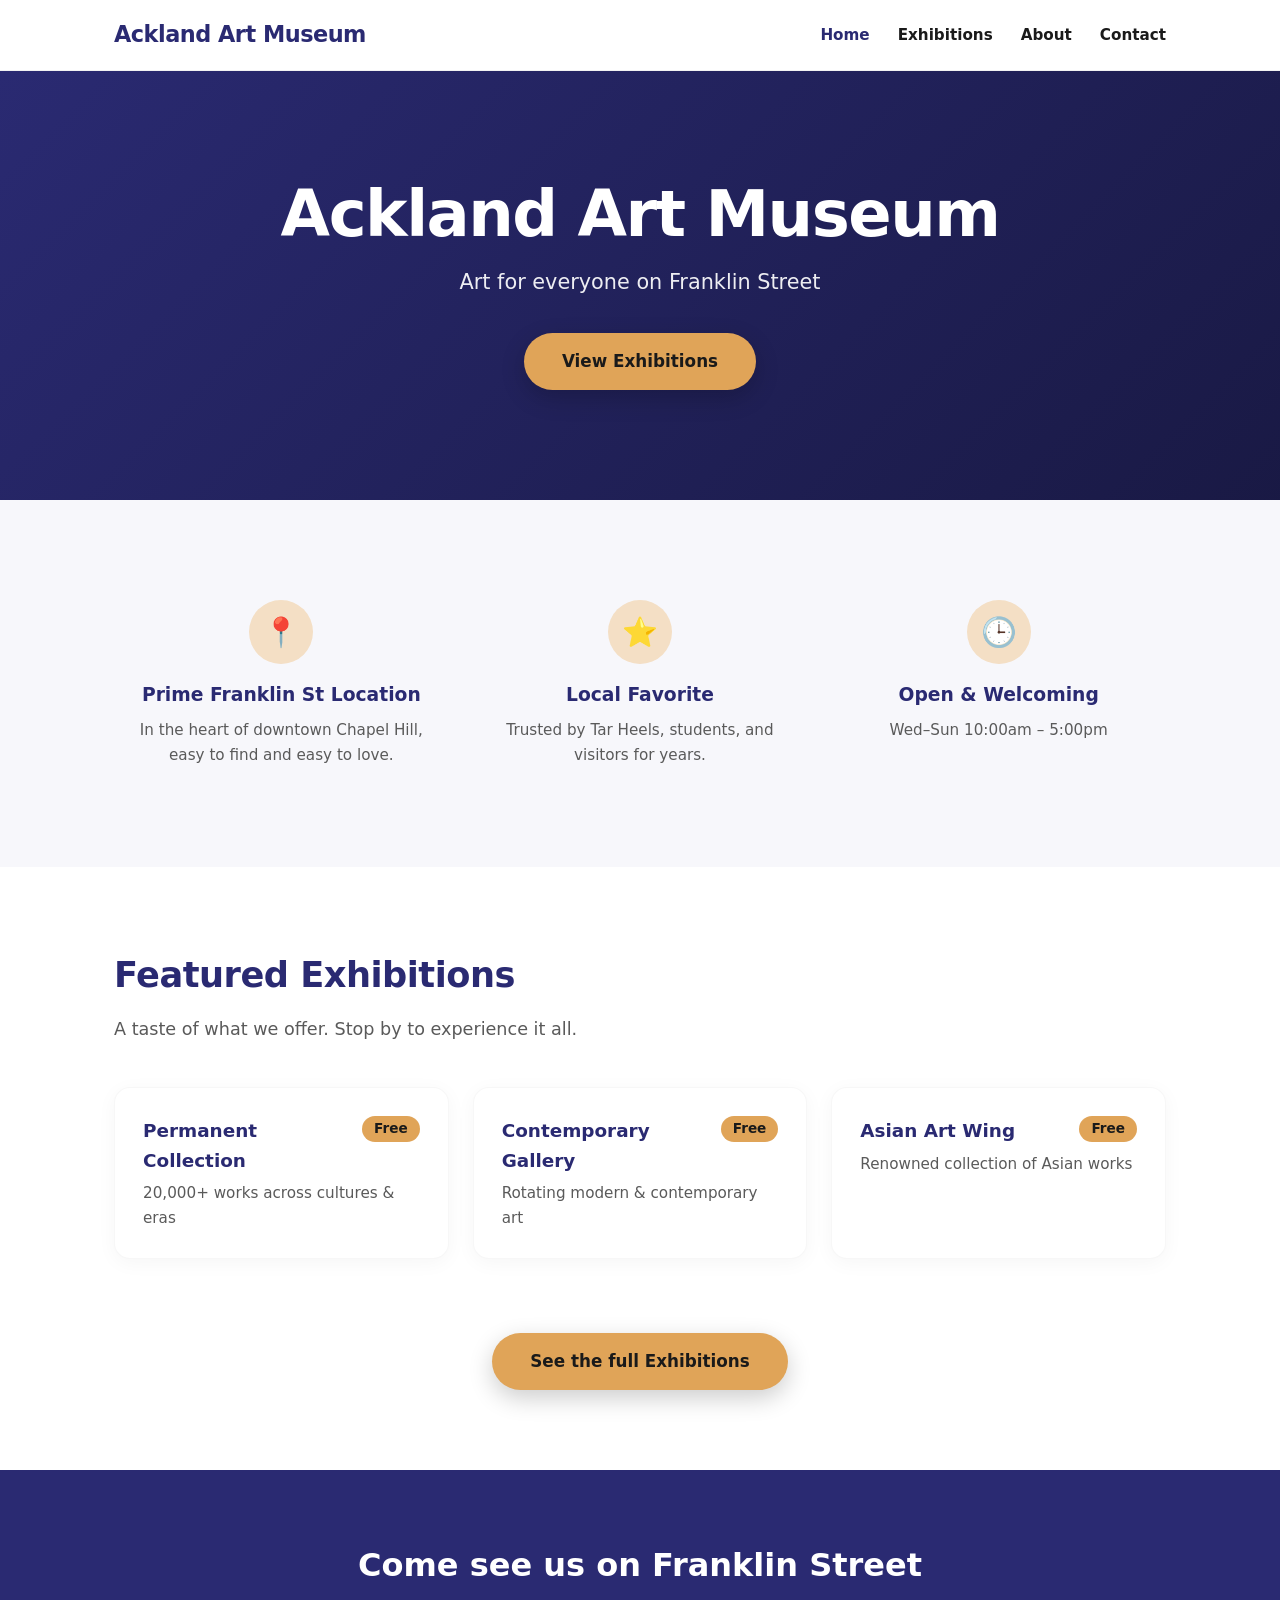
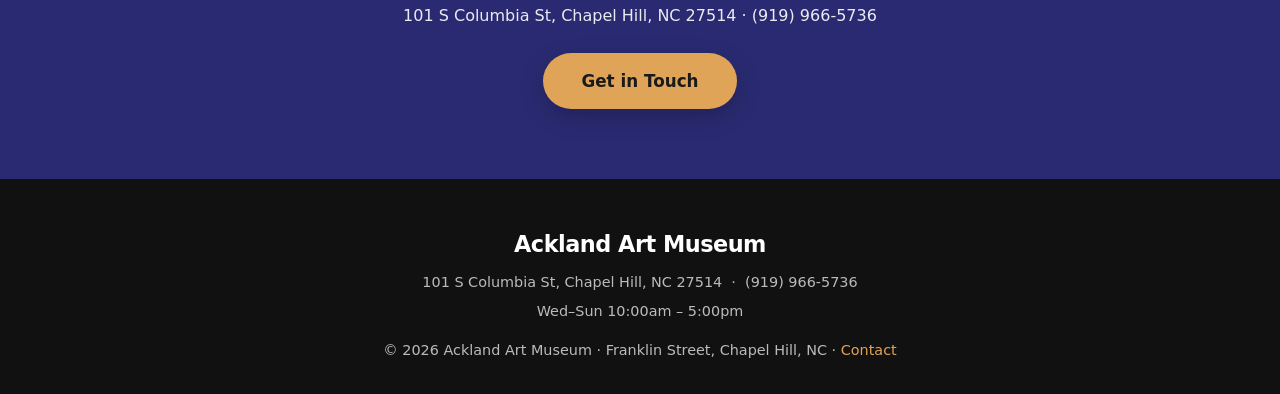
==== index.html @ b116b952 "Initial commit: ackland-art-museum website" ====
<!DOCTYPE html><html lang="en"><head>
<meta charset="utf-8"><meta name="viewport" content="width=device-width,initial-scale=1">
<title>Home · Ackland Art Museum</title>
<meta name="description" content="Art for everyone on Franklin Street — Ackland Art Museum on Franklin Street, Chapel Hill.">
<link rel="stylesheet" href="styles.css"></head><body>
<header class="nav"><div class="container nav-inner">
<a href="index.html" class="brand">Ackland Art Museum</a>
<nav><ul class="nav-links"><li><a href="index.html" class="active">Home</a></li><li><a href="menu.html" class="">Exhibitions</a></li><li><a href="about.html" class="">About</a></li><li><a href="contact.html" class="">Contact</a></li></ul></nav></div></header>
<section class="hero"><div class="container">
<h1>Ackland Art Museum</h1><p>Art for everyone on Franklin Street</p>
<a class="btn" href="menu.html">View Exhibitions</a></div></section>
<section class="section"><div class="container">
<div class="grid"><div class="feature"><div class="ico">📍</div><h3>Prime Franklin St Location</h3><p>In the heart of downtown Chapel Hill, easy to find and easy to love.</p></div><div class="feature"><div class="ico">⭐</div><h3>Local Favorite</h3><p>Trusted by Tar Heels, students, and visitors for years.</p></div><div class="feature"><div class="ico">🕒</div><h3>Open &amp; Welcoming</h3><p>Wed–Sun 10:00am – 5:00pm</p></div></div></div></section>
<section class="section" style="background:#fff"><div class="container">
<h2>Featured Exhibitions</h2><p class="lead">A taste of what we offer. Stop by to experience it all.</p>
<div class="grid"><div class="card"><span class="price">Free</span><h3>Permanent Collection</h3><p>20,000+ works across cultures &amp; eras</p></div><div class="card"><span class="price">Free</span><h3>Contemporary Gallery</h3><p>Rotating modern &amp; contemporary art</p></div><div class="card"><span class="price">Free</span><h3>Asian Art Wing</h3><p>Renowned collection of Asian works</p></div></div>
<div style="text-align:center;margin-top:40px"><a class="btn" href="menu.html">See the full Exhibitions</a></div>
</div></section>
<section class="cta"><div class="container">
<h2>Come see us on Franklin Street</h2>
<p>101 S Columbia St, Chapel Hill, NC 27514 · (919) 966-5736</p>
<a class="btn" href="contact.html" style="margin-top:24px">Get in Touch</a></div></section>
<footer><div class="container">
<div class="brand">Ackland Art Museum</div>
<p>101 S Columbia St, Chapel Hill, NC 27514 &nbsp;·&nbsp; (919) 966-5736</p>
<p style="margin-top:6px">Wed–Sun 10:00am – 5:00pm</p>
<p style="margin-top:16px">&copy; 2026 Ackland Art Museum · Franklin Street, Chapel Hill, NC · <a href="contact.html">Contact</a></p>
</div></footer>
</body></html>
---- styles.css ----
:root{--primary:#2a2a72;--accent:#e0a458;--bg:#f7f7fb;--ink:#1a1a1a;--muted:#5a5a5a;--card:#ffffff}
*{margin:0;padding:0;box-sizing:border-box}
html{scroll-behavior:smooth}
body{font-family:'Segoe UI',system-ui,-apple-system,sans-serif;color:var(--ink);background:var(--bg);line-height:1.6}
a{color:var(--primary);text-decoration:none}
.container{max-width:1100px;margin:0 auto;padding:0 24px}
header.nav{position:sticky;top:0;z-index:50;background:rgba(255,255,255,.92);backdrop-filter:blur(10px);border-bottom:1px solid #0000000d}
.nav-inner{display:flex;align-items:center;justify-content:space-between;height:70px}
.brand{font-size:1.4rem;font-weight:800;color:var(--primary);letter-spacing:-.5px}
.nav-links{display:flex;gap:28px;list-style:none}
.nav-links a{color:var(--ink);font-weight:600;font-size:.95rem;transition:color .2s}
.nav-links a:hover,.nav-links a.active{color:var(--primary)}
.hero{background:linear-gradient(135deg,var(--primary),color-mix(in srgb,var(--primary) 60%,#000));color:#fff;padding:110px 0;text-align:center}
.hero h1{font-size:clamp(2.2rem,6vw,4rem);font-weight:800;letter-spacing:-1.5px;line-height:1.05}
.hero p{font-size:1.3rem;margin-top:18px;opacity:.92;max-width:640px;margin-left:auto;margin-right:auto}
.btn{display:inline-block;margin-top:34px;background:var(--accent);color:#1a1a1a;padding:15px 38px;border-radius:50px;font-weight:700;font-size:1.05rem;transition:transform .15s,box-shadow .15s;box-shadow:0 8px 24px #0003}
.btn:hover{transform:translateY(-2px);box-shadow:0 12px 30px #0004}
.section{padding:80px 0}
.section h2{font-size:2.2rem;font-weight:800;color:var(--primary);margin-bottom:12px;letter-spacing:-.5px}
.section .lead{color:var(--muted);font-size:1.1rem;max-width:680px;margin-bottom:44px}
.grid{display:grid;grid-template-columns:repeat(auto-fit,minmax(260px,1fr));gap:24px}
.card{background:var(--card);border-radius:16px;padding:28px;box-shadow:0 4px 20px #0000000a;border:1px solid #00000008;transition:transform .18s,box-shadow .18s}
.card:hover{transform:translateY(-4px);box-shadow:0 14px 34px #00000014}
.card h3{color:var(--primary);font-size:1.15rem;margin-bottom:6px}
.card .price{float:right;background:var(--accent);color:#1a1a1a;font-weight:700;padding:2px 12px;border-radius:20px;font-size:.85rem}
.card p{color:var(--muted);font-size:.95rem}
.feature{text-align:center;padding:20px}
.feature .ico{width:64px;height:64px;border-radius:50%;background:color-mix(in srgb,var(--accent) 35%,#fff);display:flex;align-items:center;justify-content:center;font-size:1.8rem;margin:0 auto 16px}
.feature h3{color:var(--primary);margin-bottom:8px}
.feature p{color:var(--muted);font-size:.95rem}
.split{display:grid;grid-template-columns:1fr 1fr;gap:50px;align-items:center}
.split .box{background:var(--card);border-radius:16px;padding:36px;box-shadow:0 4px 20px #0000000a}
.info-row{display:flex;gap:14px;padding:14px 0;border-bottom:1px solid #00000010}
.info-row:last-child{border:none}
.info-row .k{font-weight:700;color:var(--primary);min-width:90px}
.cta{background:var(--primary);color:#fff;text-align:center;padding:70px 0}
.cta h2{color:#fff;font-size:2rem}
.cta p{opacity:.9;margin:12px 0 0}
form{display:grid;gap:16px}
form input,form textarea{padding:14px;border:1px solid #ccc;border-radius:10px;font-size:1rem;font-family:inherit}
form button{background:var(--primary);color:#fff;border:none;padding:15px;border-radius:10px;font-weight:700;font-size:1rem;cursor:pointer;transition:opacity .2s}
form button:hover{opacity:.9}
footer{background:#111;color:#bbb;padding:48px 0 32px;text-align:center;font-size:.9rem}
footer .brand{color:#fff;margin-bottom:8px}
footer a{color:var(--accent)}
@media(max-width:760px){.nav-links{gap:16px;font-size:.85rem}.split{grid-template-columns:1fr}.hero{padding:80px 0}}
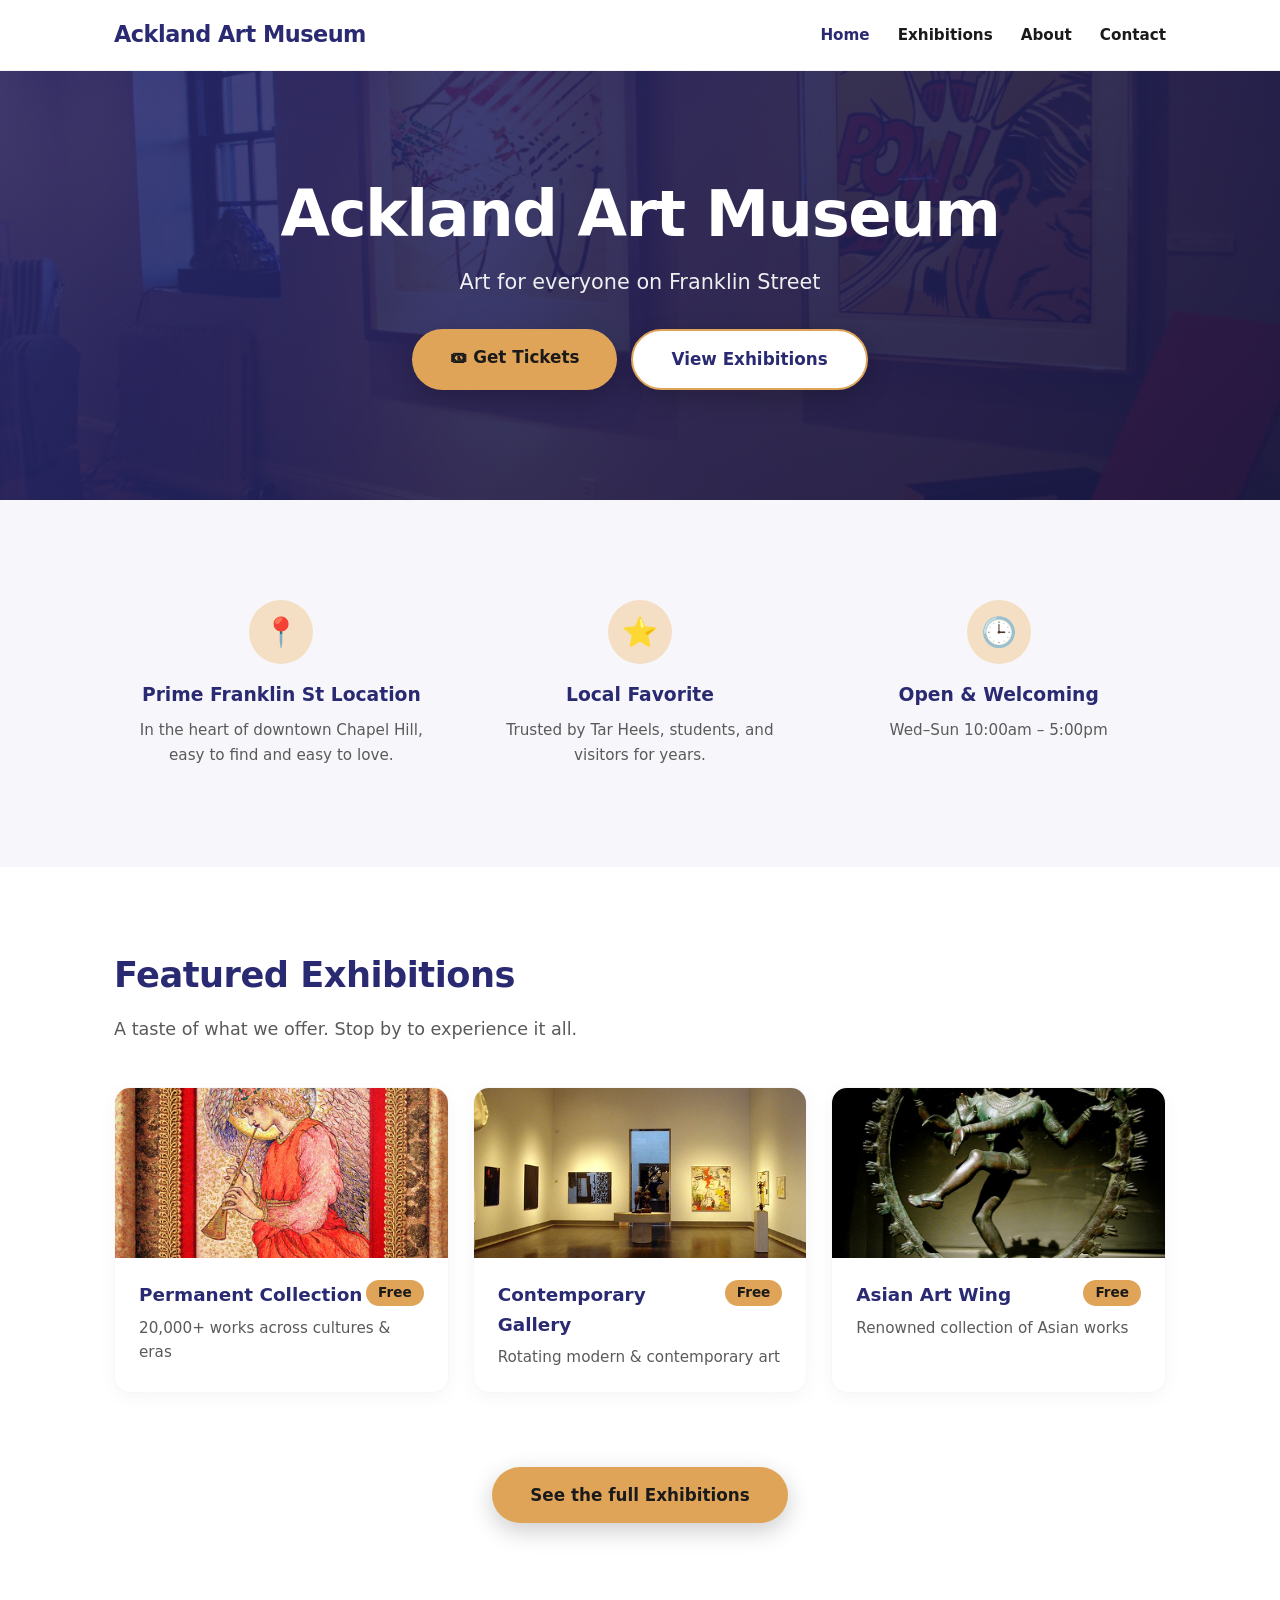
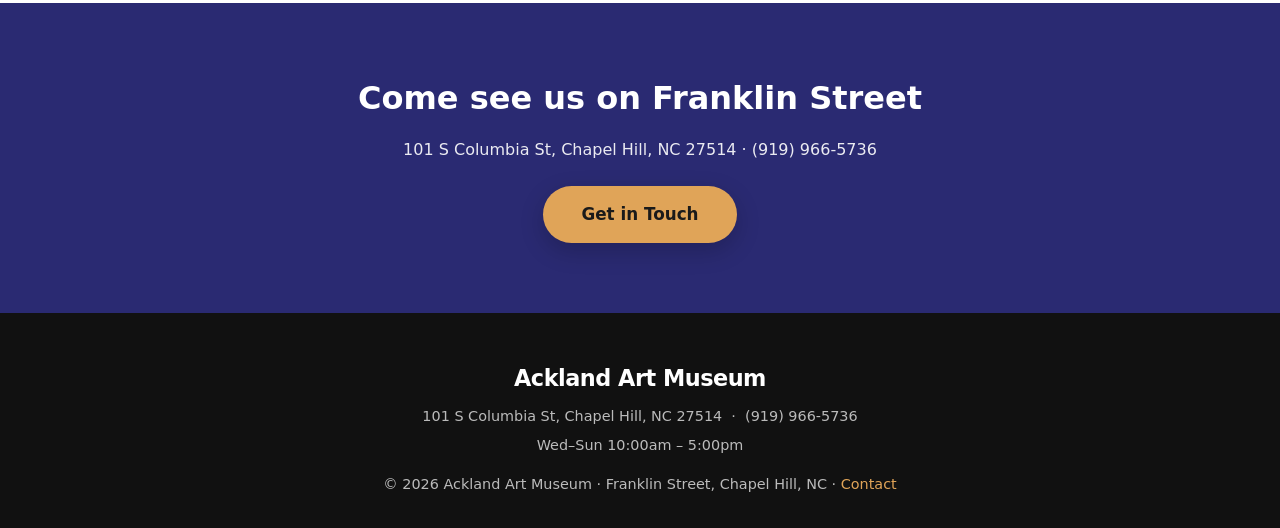
==== commit 771d7db1: "Add real images + revenue integrations (ordering/reservations/booking/tickets, maps)" ====
--- a/index.html
+++ b/index.html
@@ -1,19 +1,20 @@
-<!DOCTYPE html><html lang="en"><head>
-<meta charset="utf-8"><meta name="viewport" content="width=device-width,initial-scale=1">
+<!DOCTYPE html>
+<html lang="en"><head>
+<meta charset="utf-8"/><meta content="width=device-width,initial-scale=1" name="viewport"/>
 <title>Home · Ackland Art Museum</title>
-<meta name="description" content="Art for everyone on Franklin Street — Ackland Art Museum on Franklin Street, Chapel Hill.">
-<link rel="stylesheet" href="styles.css"></head><body>
+<meta content="Art for everyone on Franklin Street — Ackland Art Museum on Franklin Street, Chapel Hill." name="description"/>
+<link href="styles.css" rel="stylesheet"/></head><body>
 <header class="nav"><div class="container nav-inner">
-<a href="index.html" class="brand">Ackland Art Museum</a>
-<nav><ul class="nav-links"><li><a href="index.html" class="active">Home</a></li><li><a href="menu.html" class="">Exhibitions</a></li><li><a href="about.html" class="">About</a></li><li><a href="contact.html" class="">Contact</a></li></ul></nav></div></header>
-<section class="hero"><div class="container">
+<a class="brand" href="index.html">Ackland Art Museum</a>
+<nav><ul class="nav-links"><li><a class="active" href="index.html">Home</a></li><li><a class="" href="menu.html">Exhibitions</a></li><li><a class="" href="about.html">About</a></li><li><a class="" href="contact.html">Contact</a></li></ul></nav></div></header>
+<section class="hero has-photo" style="--hero-img:url('images/img0.jpg')"><div class="container">
 <h1>Ackland Art Museum</h1><p>Art for everyone on Franklin Street</p>
-<a class="btn" href="menu.html">View Exhibitions</a></div></section>
+<div class="actions"><a class="btn" href="javascript:void(0)" onclick="openModal('tickets')">🎟 Get Tickets</a><a class="btn secondary" href="menu.html">View Exhibitions</a></div></div></section>
 <section class="section"><div class="container">
 <div class="grid"><div class="feature"><div class="ico">📍</div><h3>Prime Franklin St Location</h3><p>In the heart of downtown Chapel Hill, easy to find and easy to love.</p></div><div class="feature"><div class="ico">⭐</div><h3>Local Favorite</h3><p>Trusted by Tar Heels, students, and visitors for years.</p></div><div class="feature"><div class="ico">🕒</div><h3>Open &amp; Welcoming</h3><p>Wed–Sun 10:00am – 5:00pm</p></div></div></div></section>
 <section class="section" style="background:#fff"><div class="container">
 <h2>Featured Exhibitions</h2><p class="lead">A taste of what we offer. Stop by to experience it all.</p>
-<div class="grid"><div class="card"><span class="price">Free</span><h3>Permanent Collection</h3><p>20,000+ works across cultures &amp; eras</p></div><div class="card"><span class="price">Free</span><h3>Contemporary Gallery</h3><p>Rotating modern &amp; contemporary art</p></div><div class="card"><span class="price">Free</span><h3>Asian Art Wing</h3><p>Renowned collection of Asian works</p></div></div>
+<div class="grid"><div class="card"><img alt="Permanent Collection" class="thumb" loading="lazy" src="images/img1.jpg"/><div class="card-body"><span class="price">Free</span><h3>Permanent Collection</h3><p>20,000+ works across cultures &amp; eras</p></div></div><div class="card"><img alt="Contemporary Gallery" class="thumb" loading="lazy" src="images/img2.jpg"/><div class="card-body"><span class="price">Free</span><h3>Contemporary Gallery</h3><p>Rotating modern &amp; contemporary art</p></div></div><div class="card"><img alt="Asian Art Wing" class="thumb" loading="lazy" src="images/img3.jpg"/><div class="card-body"><span class="price">Free</span><h3>Asian Art Wing</h3><p>Renowned collection of Asian works</p></div></div></div>
 <div style="text-align:center;margin-top:40px"><a class="btn" href="menu.html">See the full Exhibitions</a></div>
 </div></section>
 <section class="cta"><div class="container">
@@ -22,8 +23,43 @@
 <a class="btn" href="contact.html" style="margin-top:24px">Get in Touch</a></div></section>
 <footer><div class="container">
 <div class="brand">Ackland Art Museum</div>
-<p>101 S Columbia St, Chapel Hill, NC 27514 &nbsp;·&nbsp; (919) 966-5736</p>
+<p>101 S Columbia St, Chapel Hill, NC 27514  ·  (919) 966-5736</p>
 <p style="margin-top:6px">Wed–Sun 10:00am – 5:00pm</p>
-<p style="margin-top:16px">&copy; 2026 Ackland Art Museum · Franklin Street, Chapel Hill, NC · <a href="contact.html">Contact</a></p>
+<p style="margin-top:16px">© 2026 Ackland Art Museum · Franklin Street, Chapel Hill, NC · <a href="contact.html">Contact</a></p>
 </div></footer>
-</body></html>+
+<div class="modal-bg" id="tickets"><div class="modal" id="tickets-body">
+<span class="close" onclick="closeModal('tickets')">×</span>
+<h3>Plan Your Visit</h3><p style="color:var(--muted);font-size:.9rem;margin-bottom:16px">General admission is always free — reserve a spot for guided tours &amp; events.</p>
+<div class="field"><label>Name</label><input required=""/></div>
+<div class="field"><label>Visit date</label><input type="date"/></div>
+<div class="field"><label>Experience</label><select><option>General Admission (Free)</option><option>Guided Tour</option><option>Art After Dark</option><option>Family Workshop</option></select></div>
+<div class="field"><label>Guests</label><select><option>1</option><option>2</option><option>3</option><option>4+</option></select></div>
+<button class="btn" onclick="submitForm('tickets-body','Visit reserved! 🎉')" style="width:100%">Reserve Visit</button>
+<p class="note">Demo form. Connect Eventbrite or a ticketing provider to sell paid tickets.</p>
+</div></div>
+<script>
+const MENU = [{"name": "Permanent Collection", "price": "Free"}, {"name": "Contemporary Gallery", "price": "Free"}, {"name": "Asian Art Wing", "price": "Free"}, {"name": "Guided Tours", "price": "Free"}, {"name": "Art After Dark", "price": "Free"}, {"name": "Family Workshops", "price": "Free"}];
+const CART = {};
+function money(s){const n=parseFloat(String(s).replace(/[^0-9.]/g,''));return isNaN(n)?0:n;}
+function openModal(id){document.getElementById(id).classList.add('open');}
+function closeModal(id){document.getElementById(id).classList.remove('open');}
+function addToCart(name){CART[name]=(CART[name]||0)+1;renderCart();openModal('order');}
+function chg(name,d){CART[name]=(CART[name]||0)+d;if(CART[name]<=0)delete CART[name];renderCart();}
+function renderCart(){
+  const el=document.getElementById('cart-lines');if(!el)return;
+  let total=0,html='';const keys=Object.keys(CART);
+  if(!keys.length){el.innerHTML='<p style=\'color:#999\'>Your cart is empty. Add items from the menu.</p>';document.getElementById('cart-total').textContent='';updateFab();return;}
+  keys.forEach(k=>{const it=MENU.find(m=>m.name===k)||{price:'0'};const line=money(it.price)*CART[k];total+=line;
+    html+=`<div class='cart-line'><span>${k}</span><span class='qty'><button onclick=\"chg('${k.replace(/'/g,"\\'")}',-1)\">−</button>${CART[k]}<button onclick=\"chg('${k.replace(/'/g,"\\'")}',1)\">+</button></span></div>`;});
+  el.innerHTML=html;document.getElementById('cart-total').textContent='Total: $'+total.toFixed(2);updateFab();
+}
+function updateFab(){const f=document.getElementById('cartFab');if(!f)return;const c=Object.values(CART).reduce((a,b)=>a+b,0);f.style.display=c?'block':'none';f.textContent='🛒 View Cart ('+c+')';}
+function checkout(){
+  // GO-LIVE HOOK: replace with your Stripe Payment Link / Square Online / Toast URL
+  const c=Object.values(CART).reduce((a,b)=>a+b,0);
+  if(!c){alert('Add some items first!');return;}
+  document.getElementById('order-body').innerHTML='<h3>Order received! 🎉</h3><p style=\'margin-top:10px;color:var(--muted)\'>This demo confirms your order. Connect a Stripe Payment Link or Toast/Square account to accept live payments.</p>';
+}
+function submitForm(id,msg){document.getElementById(id).innerHTML='<h3>'+msg+'</h3><p style=\'margin-top:10px;color:var(--muted)\'>This demo confirms your request. Connect OpenTable/Resy (reservations) or a booking engine to go live.</p>';}
+</script></body></html>
--- a/styles.css
+++ b/styles.css
@@ -44,3 +44,34 @@
 footer .brand{color:#fff;margin-bottom:8px}
 footer a{color:var(--accent)}
 @media(max-width:760px){.nav-links{gap:16px;font-size:.85rem}.split{grid-template-columns:1fr}.hero{padding:80px 0}}
+
+/* --- enhancements: images + integrations --- */
+.hero{position:relative;overflow:hidden}
+.hero.has-photo{background:none}
+.hero.has-photo::before{content:"";position:absolute;inset:0;
+  background:linear-gradient(135deg,color-mix(in srgb,var(--primary) 88%,transparent),color-mix(in srgb,var(--primary) 55%,#000c)),var(--hero-img);
+  background-size:cover;background-position:center;z-index:-1}
+.card{overflow:hidden;padding:0}
+.card .thumb{width:100%;height:170px;object-fit:cover;display:block;background:#eee}
+.card .card-body{padding:22px 24px}
+.card .price{float:right}
+.actions{display:flex;gap:14px;flex-wrap:wrap;justify-content:center;margin-top:30px}
+.actions .btn{margin-top:0}
+.btn.secondary{background:#fff;color:var(--primary);border:2px solid var(--accent)}
+.gallery{display:grid;grid-template-columns:repeat(auto-fit,minmax(180px,1fr));gap:14px;margin-top:20px}
+.gallery img{width:100%;height:150px;object-fit:cover;border-radius:12px}
+.modal-bg{position:fixed;inset:0;background:#0009;display:none;align-items:center;justify-content:center;z-index:200;padding:20px}
+.modal-bg.open{display:flex}
+.modal{background:#fff;border-radius:18px;max-width:460px;width:100%;padding:30px;max-height:90vh;overflow:auto}
+.modal h3{color:var(--primary);margin-bottom:4px}
+.modal .close{float:right;cursor:pointer;font-size:1.5rem;color:#999;line-height:1}
+.cart-line{display:flex;justify-content:space-between;align-items:center;padding:10px 0;border-bottom:1px solid #eee}
+.qty{display:flex;align-items:center;gap:8px}
+.qty button{width:28px;height:28px;border-radius:50%;border:1px solid #ccc;background:#fff;cursor:pointer;font-weight:700}
+.menu-add{background:var(--accent);color:#1a1a1a;border:none;padding:8px 16px;border-radius:20px;font-weight:700;cursor:pointer;font-size:.85rem}
+.cart-fab{position:fixed;bottom:24px;right:24px;background:var(--primary);color:#fff;border:none;border-radius:50px;padding:14px 22px;font-weight:700;box-shadow:0 8px 24px #0004;cursor:pointer;z-index:150;font-size:1rem}
+.cart-total{font-size:1.2rem;font-weight:800;margin:14px 0}
+.field{margin-bottom:14px}
+.field label{display:block;font-weight:600;margin-bottom:4px;font-size:.9rem}
+.field input,.field select{width:100%;padding:12px;border:1px solid #ccc;border-radius:10px;font-size:1rem;font-family:inherit}
+.note{font-size:.8rem;color:#999;margin-top:12px}
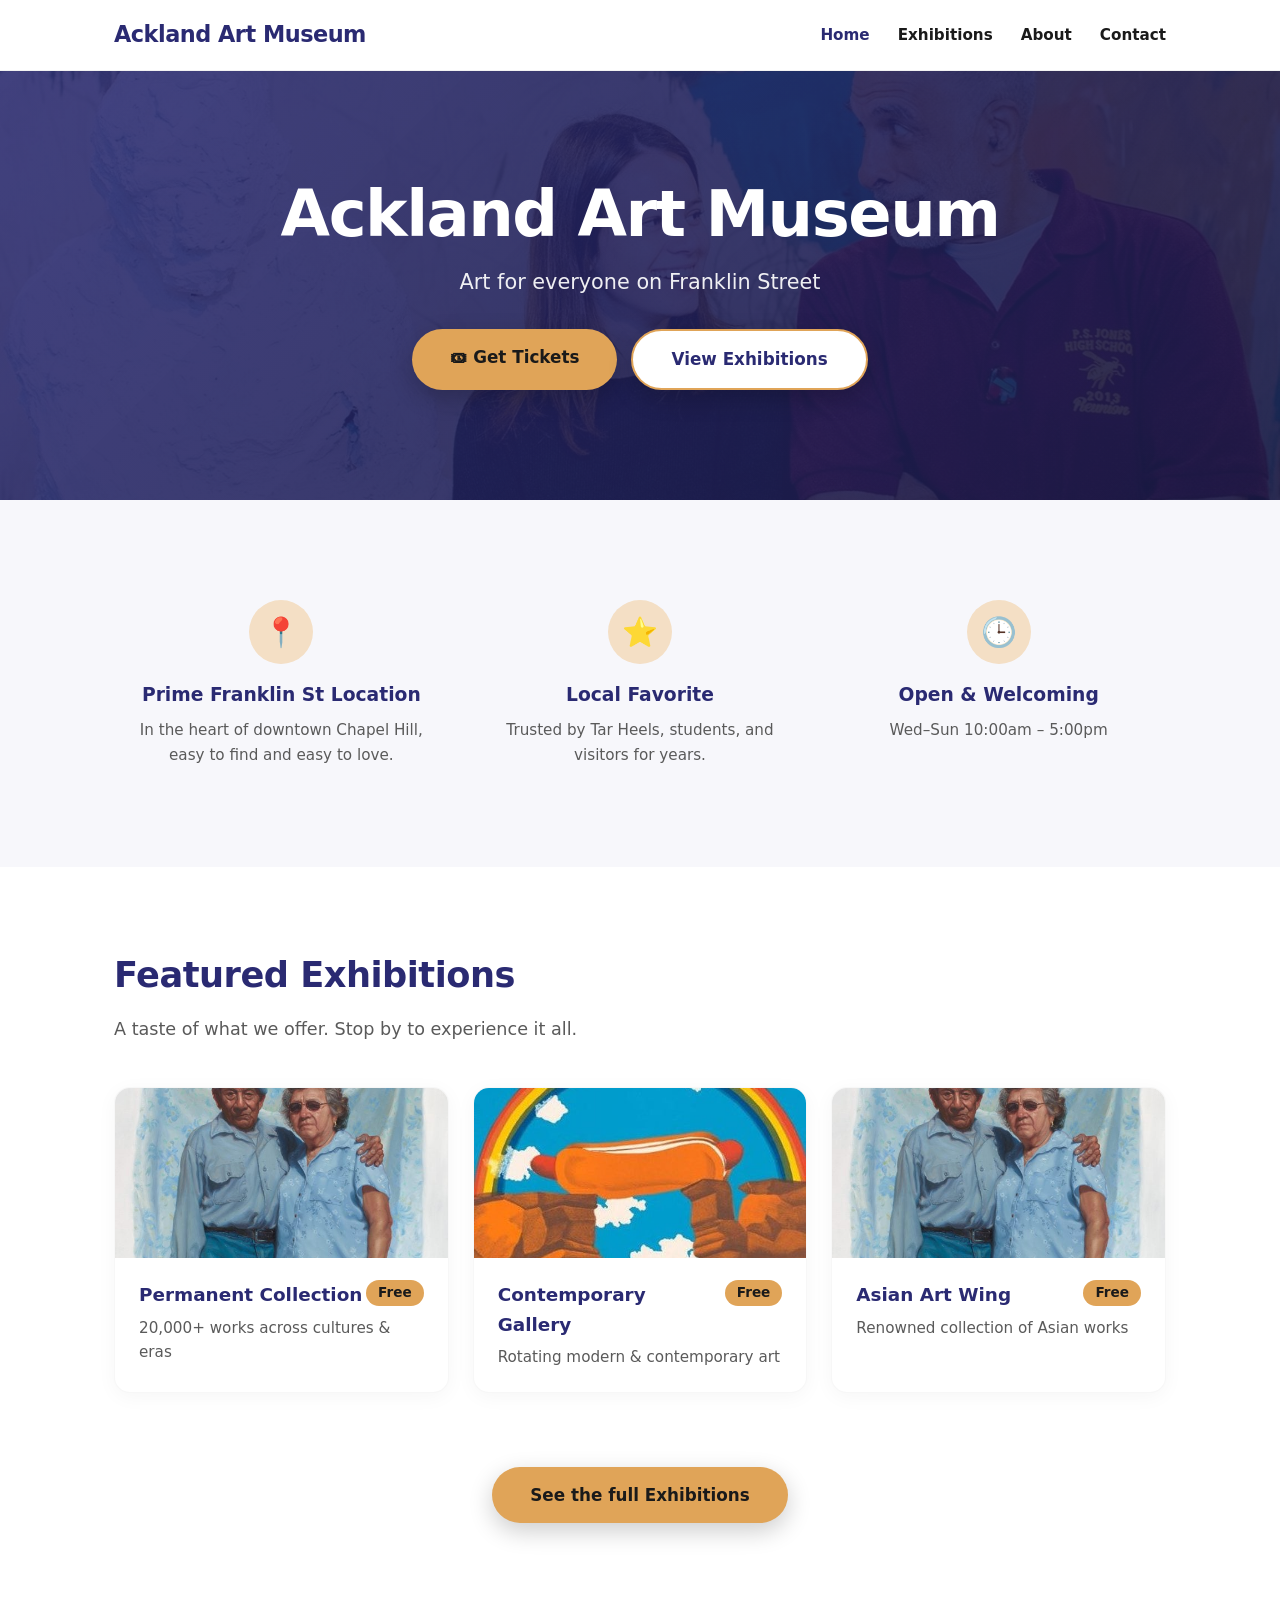
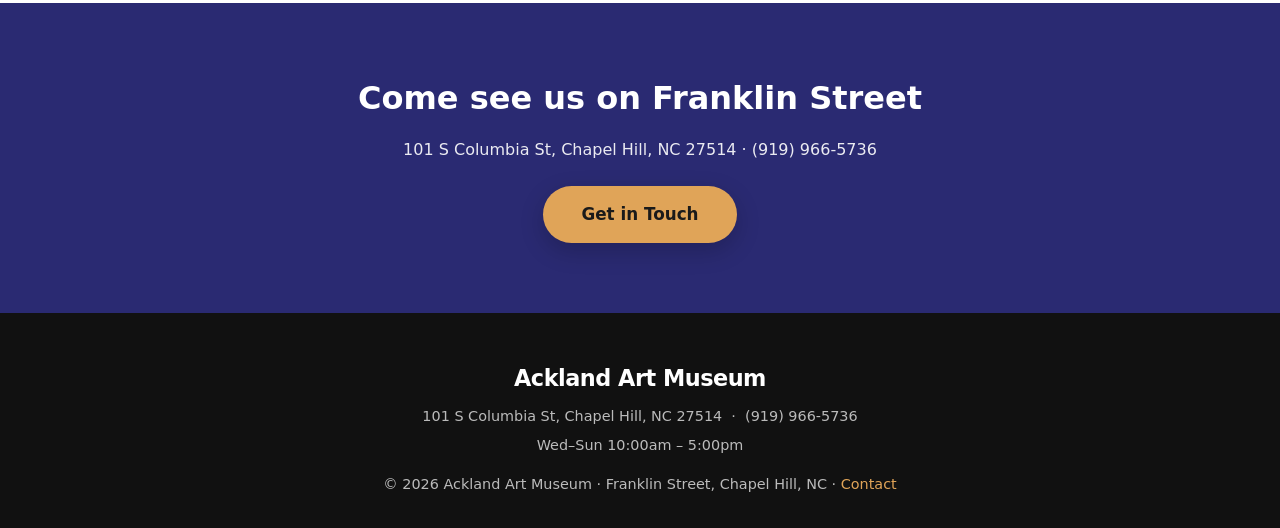
==== commit b0e72c00: "Swap in real photos scraped from each business's official site; remove stock images" ====
--- a/index.html
+++ b/index.html
@@ -1,4 +1,5 @@
 <!DOCTYPE html>
+
 <html lang="en"><head>
 <meta charset="utf-8"/><meta content="width=device-width,initial-scale=1" name="viewport"/>
 <title>Home · Ackland Art Museum</title>
@@ -7,14 +8,14 @@
 <header class="nav"><div class="container nav-inner">
 <a class="brand" href="index.html">Ackland Art Museum</a>
 <nav><ul class="nav-links"><li><a class="active" href="index.html">Home</a></li><li><a class="" href="menu.html">Exhibitions</a></li><li><a class="" href="about.html">About</a></li><li><a class="" href="contact.html">Contact</a></li></ul></nav></div></header>
-<section class="hero has-photo" style="--hero-img:url('images/img0.jpg')"><div class="container">
+<section class="hero has-photo" style="--hero-img:url('images/real0.jpg')"><div class="container">
 <h1>Ackland Art Museum</h1><p>Art for everyone on Franklin Street</p>
 <div class="actions"><a class="btn" href="javascript:void(0)" onclick="openModal('tickets')">🎟 Get Tickets</a><a class="btn secondary" href="menu.html">View Exhibitions</a></div></div></section>
 <section class="section"><div class="container">
 <div class="grid"><div class="feature"><div class="ico">📍</div><h3>Prime Franklin St Location</h3><p>In the heart of downtown Chapel Hill, easy to find and easy to love.</p></div><div class="feature"><div class="ico">⭐</div><h3>Local Favorite</h3><p>Trusted by Tar Heels, students, and visitors for years.</p></div><div class="feature"><div class="ico">🕒</div><h3>Open &amp; Welcoming</h3><p>Wed–Sun 10:00am – 5:00pm</p></div></div></div></section>
 <section class="section" style="background:#fff"><div class="container">
 <h2>Featured Exhibitions</h2><p class="lead">A taste of what we offer. Stop by to experience it all.</p>
-<div class="grid"><div class="card"><img alt="Permanent Collection" class="thumb" loading="lazy" src="images/img1.jpg"/><div class="card-body"><span class="price">Free</span><h3>Permanent Collection</h3><p>20,000+ works across cultures &amp; eras</p></div></div><div class="card"><img alt="Contemporary Gallery" class="thumb" loading="lazy" src="images/img2.jpg"/><div class="card-body"><span class="price">Free</span><h3>Contemporary Gallery</h3><p>Rotating modern &amp; contemporary art</p></div></div><div class="card"><img alt="Asian Art Wing" class="thumb" loading="lazy" src="images/img3.jpg"/><div class="card-body"><span class="price">Free</span><h3>Asian Art Wing</h3><p>Renowned collection of Asian works</p></div></div></div>
+<div class="grid"><div class="card"><img alt="Permanent Collection" class="thumb" loading="lazy" src="images/real1.jpg"/><div class="card-body"><span class="price">Free</span><h3>Permanent Collection</h3><p>20,000+ works across cultures &amp; eras</p></div></div><div class="card"><img alt="Contemporary Gallery" class="thumb" loading="lazy" src="images/real5.jpg"/><div class="card-body"><span class="price">Free</span><h3>Contemporary Gallery</h3><p>Rotating modern &amp; contemporary art</p></div></div><div class="card"><img alt="Asian Art Wing" class="thumb" loading="lazy" src="images/real1.jpg"/><div class="card-body"><span class="price">Free</span><h3>Asian Art Wing</h3><p>Renowned collection of Asian works</p></div></div></div>
 <div style="text-align:center;margin-top:40px"><a class="btn" href="menu.html">See the full Exhibitions</a></div>
 </div></section>
 <section class="cta"><div class="container">
@@ -27,7 +28,6 @@
 <p style="margin-top:6px">Wed–Sun 10:00am – 5:00pm</p>
 <p style="margin-top:16px">© 2026 Ackland Art Museum · Franklin Street, Chapel Hill, NC · <a href="contact.html">Contact</a></p>
 </div></footer>
-
 <div class="modal-bg" id="tickets"><div class="modal" id="tickets-body">
 <span class="close" onclick="closeModal('tickets')">×</span>
 <h3>Plan Your Visit</h3><p style="color:var(--muted);font-size:.9rem;margin-bottom:16px">General admission is always free — reserve a spot for guided tours &amp; events.</p>
